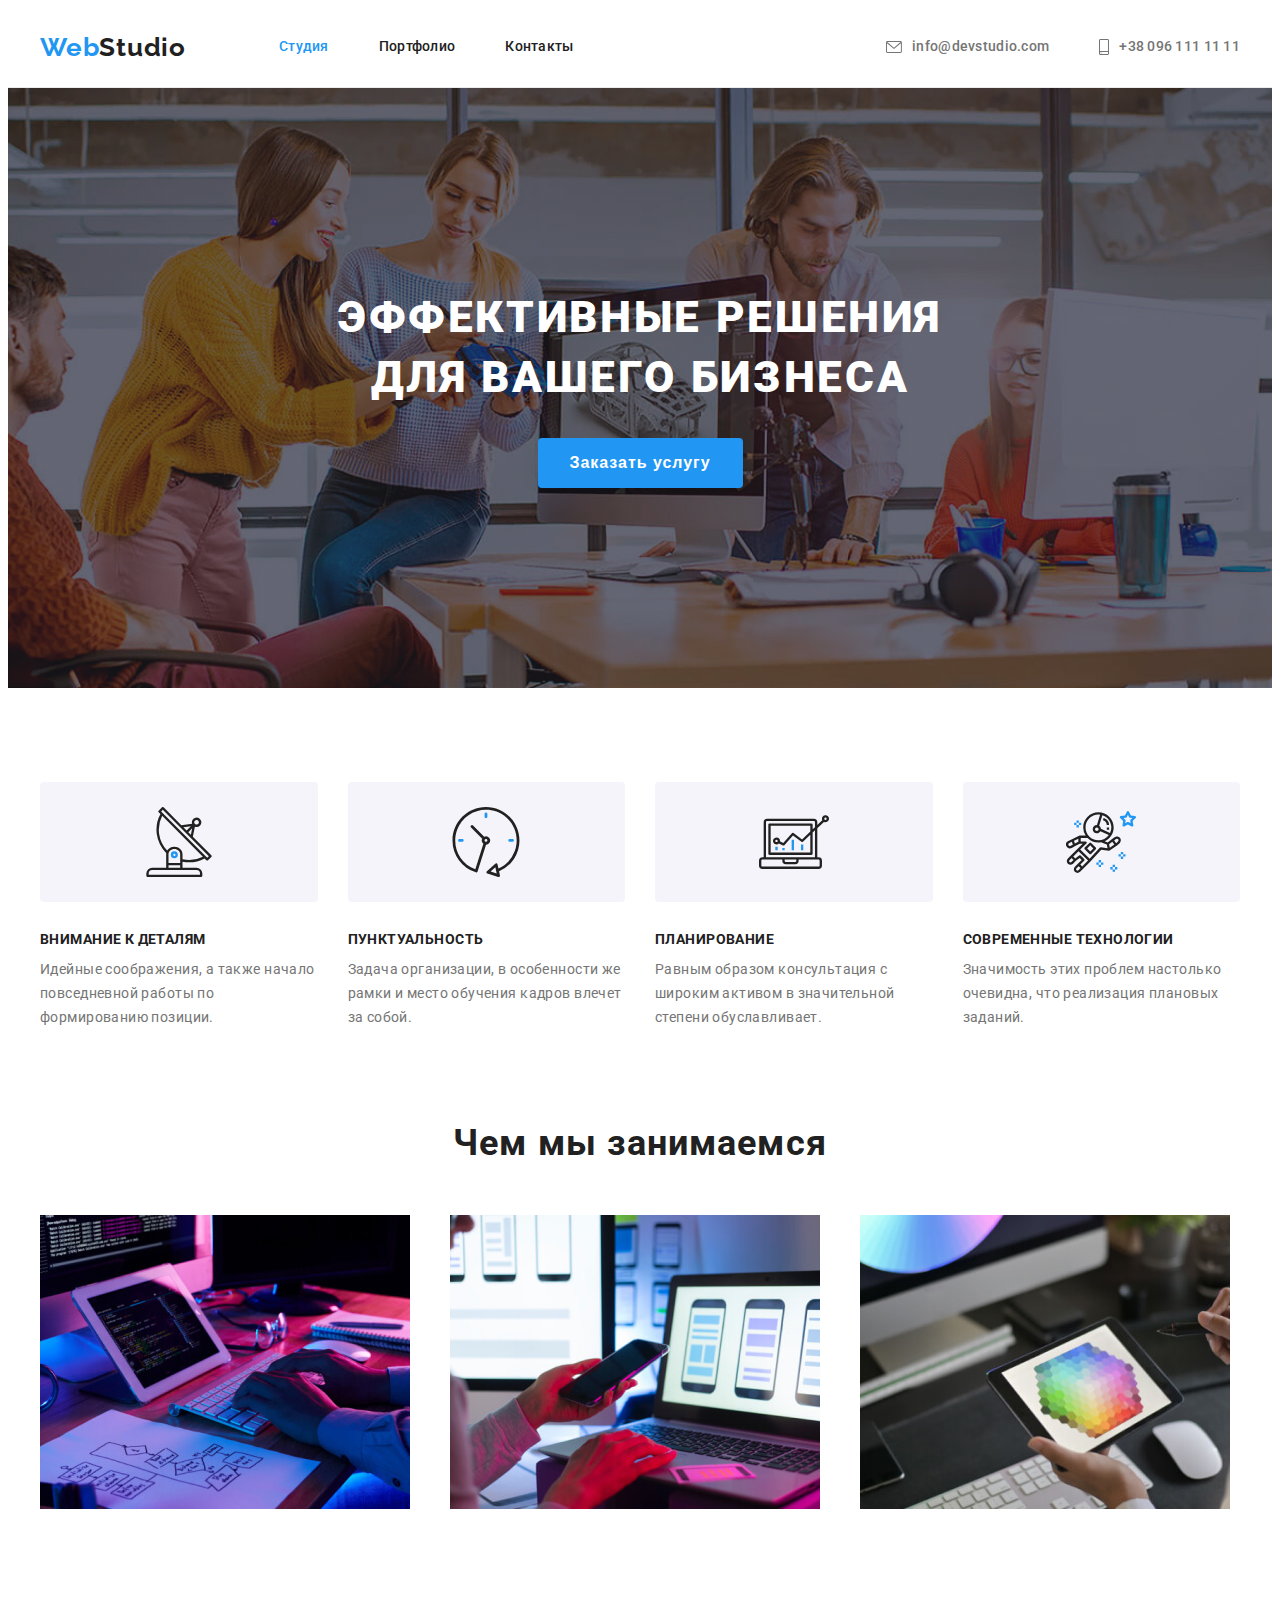
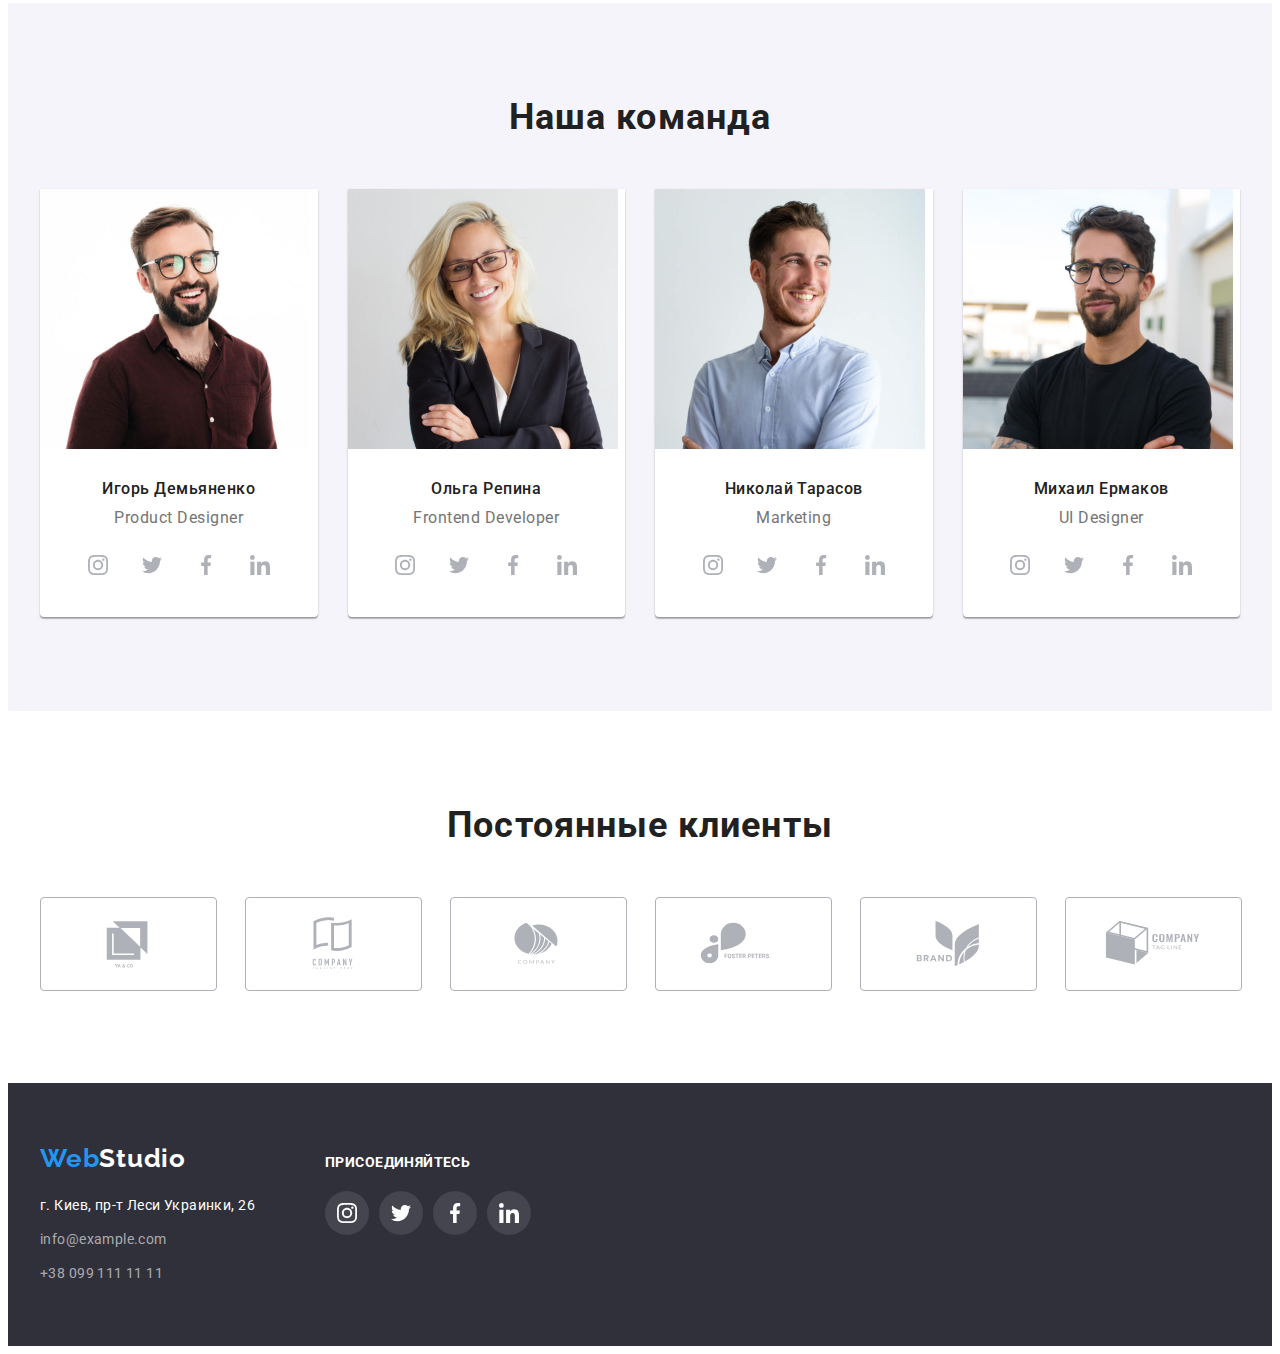
==== index.html @ 2819d321 "copy hw-04" ====
<!DOCTYPE html>
<html lang="ru">
  <head>
    <meta charset="UTF-8" />
    <meta http-equiv="X-UA-Compatible" content="IE=edge" />
    <meta name="viewport" content="width=device-width, initial-scale=1.0" />
    <link
      href="https://fonts.googleapis.com/css2?family=Raleway:wght@700&family=Roboto:wght@400;500;700;900&display=swap"
      rel="stylesheet"
    />
    <link
      rel="stylesheet"
      href="https://cdnjs.cloudflare.com/ajax/libs/modern-normalize/1.1.0/modern-normalize.min.css"
      integrity="sha512-wpPYUAdjBVSE4KJnH1VR1HeZfpl1ub8YT/NKx4PuQ5NmX2tKuGu6U/JRp5y+Y8XG2tV+wKQpNHVUX03MfMFn9Q=="
      crossorigin="anonymous"
      referrerpolicy="no-referrer"
    />
    <link rel="stylesheet" href="./css/styles.css" />
    <title>Главная</title>
  </head>
  <body>
    <header class="header-page">
      <div class="container header-content">
        <!--Logo-->
        <a href="./index.html" class="logo">Web<span class="logo-primary">Studio</span> </a>

        <!--Navigation-->
        <nav>
          <ul class="site-nav">
            <li class="nav-item">
              <a href="./index.html" class="link current link-nav">Студия</a>
            </li>
            <li class="nav-item"><a href="./portfolio.html" class="link link-nav">Портфолио</a></li>
            <li class="nav-item"><a href="" class="link link-nav">Контакты</a></li>
          </ul>
        </nav>

        <!--Contacts-->
        <ul class="header-contacts">
          <li class="header-contact">
            <a class="link header-contact-link" href="mailto:info@devstudio.com"
              ><svg class="contact-icon" width="16" height="12">
                <use href="./images/symbol-defs.svg#icon-envelope"></use></svg
              >info@devstudio.com</a
            >
          </li>
          <li class="header-contact">
            <a class="link header-contact-link" href="tel:+380961111111"
              ><svg class="contact-icon" width="10" height="16">
                <use href="./images/symbol-defs.svg#icon-smartphone"></use></svg
              >+38 096 111 11 11</a
            >
          </li>
        </ul>
      </div>
    </header>
    <main>
      <!--Hero-->
      <section class="hero">
        <div class="container hero-content">
          <h1 class="hero-title">Эффективные решения для вашего бизнеса</h1>
          <button class="hero-button" type="button">Заказать услугу</button>
        </div>
      </section>
      <!--Features-->
      <section class="section features">
        <div class="container">
          <h2 class="visually-hidden">Особенности</h2>
          <ul class="feature-list">
            <li class="feature-item">
              <div class="feature-wrap-icon">
                <svg class="feature-icon">
                  <use href="./images/symbol-defs.svg#icon-antenna"></use>
                </svg>
              </div>
              <h3 class="feature-title">Внимание к деталям</h3>
              <p class="feature-text">
                Идейные соображения, а также начало повседневной работы по формированию позиции.
              </p>
            </li>
            <li class="feature-item">
              <div class="feature-wrap-icon">
                <svg class="feature-icon">
                  <use href="./images/symbol-defs.svg#icon-clock"></use>
                </svg>
              </div>
              <h3 class="feature-title">Пунктуальность</h3>
              <p class="feature-text">
                Задача организации, в особенности же рамки и место обучения кадров влечет за собой.
              </p>
            </li>
            <li class="feature-item">
              <div class="feature-wrap-icon">
                <svg class="feature-icon">
                  <use href="./images/symbol-defs.svg#icon-diagram"></use>
                </svg>
              </div>
              <h3 class="feature-title">Планирование</h3>
              <p class="feature-text">
                Равным образом консультация с широким активом в значительной степени обуславливает.
              </p>
            </li>
            <li class="feature-item">
              <div class="feature-wrap-icon">
                <svg class="feature-icon">
                  <use href="./images/symbol-defs.svg#icon-astronaut"></use>
                </svg>
              </div>
              <h3 class="feature-title">Современные технологии</h3>
              <p class="feature-text">
                Значимость этих проблем настолько очевидна, что реализация плановых заданий.
              </p>
            </li>
          </ul>
        </div>
      </section>
      <!--What are we doing-->
      <section class="section">
        <div class="container">
          <h2 class="section-title">Чем мы занимаемся</h2>
          <ul class="example-list">
            <li class="example-item">
              <img src="./images/examples/coding.jpg" alt="Программирование" width="370" />
            </li>
            <li class="example-item">
              <img src="./images/examples/adaptive.jpg" alt="Адаптивная верстка" width="370" />
            </li>
            <li class="example-item">
              <img src="./images/examples/design.jpg" alt="Дизайн" width="370" />
            </li>
          </ul>
        </div>
      </section>
      <!--our team-->
      <section class="team section">
        <div class="container">
          <h2 class="section-title">Наша команда</h2>
          <ul class="team-list">
            <li class="team-item">
              <img
                class="team-img"
                src="./images/team/igor.jpg"
                alt="Игорь Демьяненко"
                width="270"
              />
              <div class="team-content">
                <h3 class="team-title">Игорь Демьяненко</h3>
                <p class="team-text">Product Designer</p>
                <ul class="social-list">
                  <li class="social-item">
                    <a
                      href=""
                      class="link social-link"
                      target="_blank"
                      rel="noopener noreferrer nofollow"
                      aria-label="instagram"
                      ><svg class="social-icon">
                        <use href="./images/symbol-defs.svg#icon-instagram"></use></svg
                    ></a>
                  </li>
                  <li class="social-item">
                    <a
                      href=""
                      class="link social-link"
                      target="_blank"
                      rel="noopener noreferrer nofollow"
                      aria-label="twitter"
                      ><svg class="social-icon">
                        <use href="./images/symbol-defs.svg#icon-twitter"></use></svg
                    ></a>
                  </li>
                  <li class="social-item">
                    <a
                      href=""
                      class="link social-link"
                      target="_blank"
                      rel="noopener noreferrer nofollow"
                      aria-label="facebook"
                      ><svg class="social-icon">
                        <use href="./images/symbol-defs.svg#icon-facebook"></use></svg
                    ></a>
                  </li>
                  <li class="social-item">
                    <a
                      href=""
                      class="link social-link"
                      target="_blank"
                      rel="noopener noreferrer nofollow"
                      aria-label="linkedin"
                      ><svg class="social-icon">
                        <use href="./images/symbol-defs.svg#icon-linkedin"></use></svg
                    ></a>
                  </li>
                </ul>
              </div>
            </li>
            <li class="team-item">
              <img class="team-img" src="./images/team/olga.jpg" alt="Ольга Репина" width="270" />
              <div class="team-content">
                <h3 class="team-title">Ольга Репина</h3>
                <p class="team-text">Frontend Developer</p>
                <ul class="social-list">
                  <li class="social-item">
                    <a
                      href=""
                      class="link social-link"
                      target="_blank"
                      rel="noopener noreferrer nofollow"
                      aria-label="instagram"
                      ><svg class="social-icon">
                        <use href="./images/symbol-defs.svg#icon-instagram"></use></svg
                    ></a>
                  </li>
                  <li class="social-item">
                    <a
                      href=""
                      class="link social-link"
                      target="_blank"
                      rel="noopener noreferrer nofollow"
                      aria-label="twitter"
                      ><svg class="social-icon">
                        <use href="./images/symbol-defs.svg#icon-twitter"></use></svg
                    ></a>
                  </li>
                  <li class="social-item">
                    <a
                      href=""
                      class="link social-link"
                      target="_blank"
                      rel="noopener noreferrer nofollow"
                      aria-label="facebook"
                      ><svg class="social-icon">
                        <use href="./images/symbol-defs.svg#icon-facebook"></use></svg
                    ></a>
                  </li>
                  <li class="social-item">
                    <a
                      href=""
                      class="link social-link"
                      target="_blank"
                      rel="noopener noreferrer nofollow"
                      aria-label="linkedin"
                      ><svg class="social-icon">
                        <use href="./images/symbol-defs.svg#icon-linkedin"></use></svg
                    ></a>
                  </li>
                </ul>
              </div>
            </li>
            <li class="team-item">
              <img
                class="team-img"
                src="./images/team/nikolay.jpg"
                alt="Николай Тарасов"
                width="270"
              />
              <div class="team-content">
                <h3 class="team-title">Николай Тарасов</h3>
                <p class="team-text">Marketing</p>
                <ul class="social-list">
                  <li class="social-item">
                    <a
                      href=""
                      class="link social-link"
                      target="_blank"
                      rel="noopener noreferrer nofollow"
                      aria-label="instagram"
                      ><svg class="social-icon">
                        <use href="./images/symbol-defs.svg#icon-instagram"></use></svg
                    ></a>
                  </li>
                  <li class="social-item">
                    <a
                      href=""
                      class="link social-link"
                      target="_blank"
                      rel="noopener noreferrer nofollow"
                      aria-label="twitter"
                      ><svg class="social-icon">
                        <use href="./images/symbol-defs.svg#icon-twitter"></use></svg
                    ></a>
                  </li>
                  <li class="social-item">
                    <a
                      href=""
                      class="link social-link"
                      target="_blank"
                      rel="noopener noreferrer nofollow"
                      aria-label="facebook"
                      ><svg class="social-icon">
                        <use href="./images/symbol-defs.svg#icon-facebook"></use></svg
                    ></a>
                  </li>
                  <li class="social-item">
                    <a
                      href=""
                      class="link social-link"
                      target="_blank"
                      rel="noopener noreferrer nofollow"
                      aria-label="linkedin"
                      ><svg class="social-icon">
                        <use href="./images/symbol-defs.svg#icon-linkedin"></use></svg
                    ></a>
                  </li>
                </ul>
              </div>
            </li>
            <li class="team-item">
              <img class="team-img" src="./images/team/miha.jpg" alt="Михаил Ермаков" width="270" />
              <div class="team-content">
                <h3 class="team-title">Михаил Ермаков</h3>
                <p class="team-text">UI Designer</p>
                <ul class="social-list">
                  <li class="social-item">
                    <a
                      href=""
                      class="link social-link"
                      target="_blank"
                      rel="noopener noreferrer nofollow"
                      aria-label="instagram"
                      ><svg class="social-icon">
                        <use href="./images/symbol-defs.svg#icon-instagram"></use></svg
                    ></a>
                  </li>
                  <li class="social-item">
                    <a
                      href=""
                      class="link social-link"
                      target="_blank"
                      rel="noopener noreferrer nofollow"
                      aria-label="twitter"
                      ><svg class="social-icon">
                        <use href="./images/symbol-defs.svg#icon-twitter"></use></svg
                    ></a>
                  </li>
                  <li class="social-item">
                    <a
                      href=""
                      class="link social-link"
                      target="_blank"
                      rel="noopener noreferrer nofollow"
                      aria-label="facebook"
                      ><svg class="social-icon">
                        <use href="./images/symbol-defs.svg#icon-facebook"></use></svg
                    ></a>
                  </li>
                  <li class="social-item">
                    <a
                      href=""
                      class="link social-link"
                      target="_blank"
                      rel="noopener noreferrer nofollow"
                      aria-label="linkedin"
                      ><svg class="social-icon">
                        <use href="./images/symbol-defs.svg#icon-linkedin"></use></svg
                    ></a>
                  </li>
                </ul>
              </div>
            </li>
          </ul>
        </div>
      </section>
      <!-- Our clients -->
      <section class="section">
        <div class="container">
          <h2 class="section-title">Постоянные клиенты</h2>
          <ul class="clients">
            <li class="client">
              <a href="" class="link client-link" target="_blank" rel="noopener noreferrer nofollow"
                ><svg class="client-icon">
                  <use href="./images/symbol-defs.svg#icon-company-1"></use></svg
              ></a>
            </li>
            <li class="client">
              <a href="" class="link client-link" target="_blank" rel="noopener noreferrer nofollow"
                ><svg class="client-icon">
                  <use href="./images/symbol-defs.svg#icon-company-2"></use></svg
              ></a>
            </li>
            <li class="client">
              <a href="" class="link client-link" target="_blank" rel="noopener noreferrer nofollow"
                ><svg class="client-icon">
                  <use href="./images/symbol-defs.svg#icon-company-3"></use></svg
              ></a>
            </li>
            <li class="client">
              <a href="" class="link client-link" target="_blank" rel="noopener noreferrer nofollow"
                ><svg class="client-icon">
                  <use href="./images/symbol-defs.svg#icon-company-4"></use></svg
              ></a>
            </li>
            <li class="client">
              <a href="" class="link client-link" target="_blank" rel="noopener noreferrer nofollow"
                ><svg class="client-icon">
                  <use href="./images/symbol-defs.svg#icon-company-5"></use></svg
              ></a>
            </li>
            <li class="client">
              <a href="" class="link client-link" target="_blank" rel="noopener noreferrer nofollow"
                ><svg class="client-icon">
                  <use href="./images/symbol-defs.svg#icon-company-6"></use></svg
              ></a>
            </li>
          </ul>
        </div>
      </section>
    </main>
    <footer class="footer-page">
      <div class="container footer-container">
        <div class="address-wrap">
          <a class="logo logo-footer" href="./index.html"
            >Web<span class="logo-secondary">Studio</span></a
          >
          <address>
            <ul class="contact-list">
              <li class="contact-item">
                <a
                  class="footer-address"
                  target="_blank"
                  rel="noopener noreferrer nofollow"
                  href="https://goo.gl/maps/fvT6WCYQJmj6T4Yx8"
                  >г. Киев, пр-т Леси Украинки, 26</a
                >
              </li>
              <li class="contact-item">
                <a class="footer-contact" href="mailto:info@example.com">info@example.com</a>
              </li>
              <li class="contact-item">
                <a class="footer-contact" href="tel:+380991111111">+38 099 111 11 11</a>
              </li>
            </ul>
          </address>
        </div>
        <div>
          <h2 class="title-social">присоединяйтесь</h2>
          <ul class="footer-social">
            <li>
              <a
                href=""
                class="link social-link footer-social-link"
                target="_blank"
                rel="noopener noreferrer nofollow"
                aria-label="instagram"
                ><svg class="social-icon footer-social-icon">
                  <use href="./images/symbol-defs.svg#icon-instagram"></use></svg
              ></a>
            </li>
            <li>
              <a
                href=""
                class="link social-link footer-social-link"
                target="_blank"
                rel="noopener noreferrer nofollow"
                aria-label="twitter"
                ><svg class="social-icon footer-social-icon">
                  <use href="./images/symbol-defs.svg#icon-twitter"></use></svg
              ></a>
            </li>
            <li>
              <a
                href=""
                class="link social-link footer-social-link"
                target="_blank"
                rel="noopener noreferrer nofollow"
                aria-label="facebook"
                ><svg class="social-icon footer-social-icon">
                  <use href="./images/symbol-defs.svg#icon-facebook"></use></svg
              ></a>
            </li>
            <li>
              <a
                href=""
                class="link social-link footer-social-link"
                target="_blank"
                rel="noopener noreferrer nofollow"
                aria-label="linkedin"
                ><svg class="social-icon footer-social-icon">
                  <use href="./images/symbol-defs.svg#icon-linkedin"></use></svg
              ></a>
            </li>
          </ul>
        </div>
      </div>
    </footer>
  </body>
</html>
---- css/styles.css ----
:root {
  --secondary-text-color: #ffffff;
  --primary-text-color: #212121;
  --tertiary-text-color: #757575;
  --hover-text-color: #2196f3;
  --primary-bg-color: #ffffff;
  --secondary-bg-color: #2f303a;
  --tertiary-bg-color: #f5f4fa;
  --hover-bg-color: #188ce8;
  --logo-primary-color: #000000;
  --icon-color: #afb1b8;
}

body {
  font-family: 'Roboto', sans-serif;
  font-size: 14px;
  color: var(--primary-text-color);
}

p,
h1,
h2,
h3,
h4,
h5,
h6 {
  margin: 0;
}

ul {
  margin: 0;
  padding-left: 0;
  list-style: none;
}

img {
  display: block;
  max-width: 100%;
  height: auto;
}

.container {
  max-width: 1200px;
  padding-left: 15px;
  padding-right: 15px;
  margin-left: auto;
  margin-right: auto;
}

.link {
  text-decoration: none;
  font-weight: 500;
  line-height: 1.14;
  letter-spacing: 0.02em;
  color: var(--primary-text-color);
}

.link:hover,
.link:focus {
  color: var(--hover-text-color);
}

.current {
  color: var(--hover-text-color);
}

.visually-hidden {
  position: absolute;
  white-space: nowrap;
  width: 1px;
  height: 1px;
  overflow: hidden;
  border: 0;
  padding: 0;
  clip: rect(0 0 0 0);
  clip-path: inset(50%);
  margin: -1px;
}

/* HOME */
/* -----------------HEADER---------------------- */
.header-page {
  border-bottom: 1px solid #ececec;
}
.header-content {
  display: flex;
  align-items: center;
}
.logo {
  display: block;
  padding-top: 24px;
  padding-bottom: 24px;
  margin-right: 93px;

  font-family: 'Raleway', sans-serif;
  font-weight: 700;
  font-size: 26px;
  line-height: 1.19;
  text-decoration: none;
  letter-spacing: 0.03em;
  color: var(--hover-text-color);
}

.logo-primary {
  color: var(--primary-text-color);
}

.site-nav {
  display: flex;
  column-gap: 50px;
}

.link-nav {
  display: block;
  padding-top: 24px;
  padding-bottom: 24px;
}

.header-contacts {
  display: flex;
  margin-left: auto;
  column-gap: 50px;
}

.header-contact-link {
  display: flex;
  justify-content: center;
  align-items: center;
  gap: 10px;
  padding-top: 24px;
  padding-bottom: 24px;
  color: var(--tertiary-text-color);
}

.contact-icon {
  fill: currentColor;
}

/* -----------------MAIN-------------------------- */
.section {
  padding-top: 94px;
  padding-bottom: 94px;
}

.section-title {
  margin-bottom: 50px;
  font-size: 36px;
  line-height: 1.16;
  text-align: center;
  letter-spacing: 0.03em;
}

/* HERO */
.hero {
  max-width: 1600px;
  margin: 0 auto;
  padding: 200px 0;
  background-color: var(--secondary-bg-color);
  background-image: linear-gradient(rgba(47, 48, 58, 0.4), rgba(47, 48, 58, 0.4)),
    url(../images/bg-hero.png);
  background-repeat: no-repeat;
  background-size: cover;
  background-position: center;
}
.hero-title {
  margin-left: auto;
  margin-right: auto;
  margin-bottom: 30px;
  max-width: 696px;

  font-weight: 900;
  font-size: 44px;
  line-height: 1.36;
  text-align: center;
  letter-spacing: 0.06em;
  text-transform: uppercase;
  color: var(--secondary-text-color);
}

.hero-button {
  display: block;
  margin-left: auto;
  margin-right: auto;
  padding: 10px 32px;
  border-radius: 4px;
  box-shadow: 0px 4px 4px rgba(0, 0, 0, 0.15);
  border: none;

  font-weight: 700;
  font-size: 16px;
  line-height: 1.88;
  text-align: center;
  letter-spacing: 0.06em;
  color: var(--secondary-text-color);
  cursor: pointer;

  background-color: var(--hover-text-color);
}

.hero-button:focus,
.hero-button:hover {
  background-color: var(--hover-bg-color);
}

/*Features*/

.features {
  padding-bottom: 0;
}

.feature-list {
  display: flex;
  gap: 30px;
  flex-wrap: wrap;
}

.feature-item {
  width: calc((100% - 90px) / 4);
}

.feature-wrap-icon {
  display: flex;
  justify-content: center;
  align-items: center;
  height: 120px;
  margin-bottom: 30px;
  background: var(--tertiary-bg-color);
  border-radius: 4px;
}

.feature-icon {
  width: 70px;
  height: 70px;
}
.feature-title {
  margin-bottom: 10px;

  line-height: 1.14;
  font-size: 14px;
  letter-spacing: 0.03em;
  text-transform: uppercase;
}

.feature-text {
  line-height: 1.71;
  letter-spacing: 0.03em;
  color: var(--tertiary-text-color);
}

/* -----------------What are we doing---------------------- */

.example-list {
  display: flex;
  gap: 30px;
  flex-wrap: wrap;
}

.example-item {
  width: calc((100% - 60px) / 3);
}

/* -----------------Team---------------------- */
.team {
  background-color: var(--tertiary-bg-color);
}

.team-list {
  display: flex;
  flex-wrap: wrap;
  gap: 30px;
}

.team-item {
  width: calc((100% - 90px) / 4);
  box-shadow: 0px 1px 3px rgba(0, 0, 0, 0.12), 0px 1px 1px rgba(0, 0, 0, 0.14),
    0px 2px 1px rgba(0, 0, 0, 0.2);
  border-radius: 0px 0px 4px 4px;

  background-color: var(--primary-bg-color);
}
.team-content {
  padding: 30px 0;
}

.team-title {
  margin-bottom: 10px;

  font-weight: 500;
  font-size: 16px;
  line-height: 1.19;
  letter-spacing: 0.03em;
  text-align: center;
}

.team-text {
  margin-bottom: 16px;
  font-size: 16px;
  line-height: 1.19;
  text-align: center;
  letter-spacing: 0.03em;
  color: var(--tertiary-text-color);
}

.social-list {
  display: flex;
  justify-content: center;
  align-items: center;
  gap: 10px;
}

.social-link {
  display: flex;
  justify-content: center;
  align-items: center;
  width: 44px;
  height: 44px;
  border-radius: 50%;
  color: var(--icon-color);
}

.social-link:hover,
.social-link:focus {
  background-color: var(--hover-text-color);
  color: var(--primary-bg-color);
}

.social-icon {
  width: 20px;
  height: 20px;
  fill: currentColor;
}

/* Our clients */
.clients {
  display: flex;
  gap: 30px;
}

.client {
  height: 92px;
  width: calc((100% - 150px) / 6);
}
.client-link {
  width: 100%;
  height: 100%;
  display: flex;
  align-items: center;
  justify-content: center;

  border: 1px solid var(--icon-color);
  border-radius: 4px;
  color: var(--icon-color);
}

.client-link:hover,
.client-link:focus {
  border-color: var(--hover-text-color);
}

.client-icon {
  width: 106px;
  height: 60px;

  fill: currentColor;
}
/* -----------------Footer---------------------- */
.footer-page {
  padding-top: 60px;
  padding-bottom: 60px;

  background-color: var(--secondary-bg-color);
}
.footer-container {
  display: flex;
  align-items: baseline;
}

.address-wrap {
  margin-right: 70px;
}
.logo-footer {
  padding: 0;
  margin-bottom: 20px;
  margin-right: 0;
}
.logo-secondary {
  color: var(--secondary-text-color);
}

.contact-item:not(:last-child) {
  margin-bottom: 10px;
}

.footer-address {
  text-decoration: none;
  font-style: normal;
  line-height: 1.71;
  letter-spacing: 0.03em;
  color: var(--secondary-text-color);
}

.footer-contact {
  text-decoration: none;
  font-style: normal;
  line-height: 1.71;
  letter-spacing: 0.03em;
  color: rgba(255, 255, 255, 0.6);
}
.footer-address:hover,
.footer-address:focus,
.footer-contact:hover,
.footer-contact:focus {
  color: var(--hover-text-color);
}

.title-social {
  margin-bottom: 20px;
  color: var(--primary-bg-color);
  text-transform: uppercase;
  font-size: 14px;
  line-height: 1.14;
  letter-spacing: 0.03em;
}

.footer-social {
  gap: 10px;
  display: flex;
}

.footer-social-link {
  background-color: rgba(255, 255, 255, 0.1);
  color: var(--primary-bg-color);
}
.footer-social-link:focus,
.footer-social-link:hover {
  background-color: var(--hover-text-color);
}

.footer-social-icon {
  fill: currentColor;
}

/* PORTFOLIO */

.filter-list {
  display: flex;
  margin-bottom: 50px;
  justify-content: center;
}

.filter-item:not(:last-child) {
  margin-right: 8px;
}

.filter-btn {
  display: block;
  padding: 6px 22px;
  border-radius: 4px;
  border: none;

  font-family: inherit;
  font-weight: 500;
  font-size: 16px;
  line-height: 1.62;
  text-align: center;
  letter-spacing: 0.03em;
  color: var(--primary-text-color);
  cursor: pointer;

  background-color: var(--tertiary-bg-color);
}

.filter-btn:focus,
.filter-btn:hover {
  color: var(--secondary-text-color);
  background-color: var(--hover-text-color);
  box-shadow: 0px 3px 1px rgba(0, 0, 0, 0.1), 0px 1px 2px rgba(0, 0, 0, 0.08),
    0px 2px 2px rgba(0, 0, 0, 0.12);
}

.portfolio-list {
  display: flex;
  flex-wrap: wrap;
  gap: 30px;
}

.portfolio-item {
  width: calc((100% - 60px) / 3);
}

.link-portfolio {
  display: block;
  text-decoration: none;
}

.link-portfolio:hover,
.link-portfolio:focus {
  box-shadow: 0px 1px 1px rgba(0, 0, 0, 0.12), 0px 4px 4px rgba(0, 0, 0, 0.06),
    1px 4px 6px rgba(0, 0, 0, 0.16);
}

.portfolio-content {
  padding: 20px 24px;
  border-left: 1px solid #eeeeee;
  border-right: 1px solid #eeeeee;
  border-bottom: 1px solid #eeeeee;
}

.portfolio-title {
  margin-bottom: 4px;
  font-size: 18px;
  line-height: 2;
  letter-spacing: 0.06em;
  color: var(--primary-text-color);
}

.portfolio-text {
  font-size: 16px;
  line-height: 1.88;
  letter-spacing: 0.03em;
  color: var(--tertiary-text-color);
}
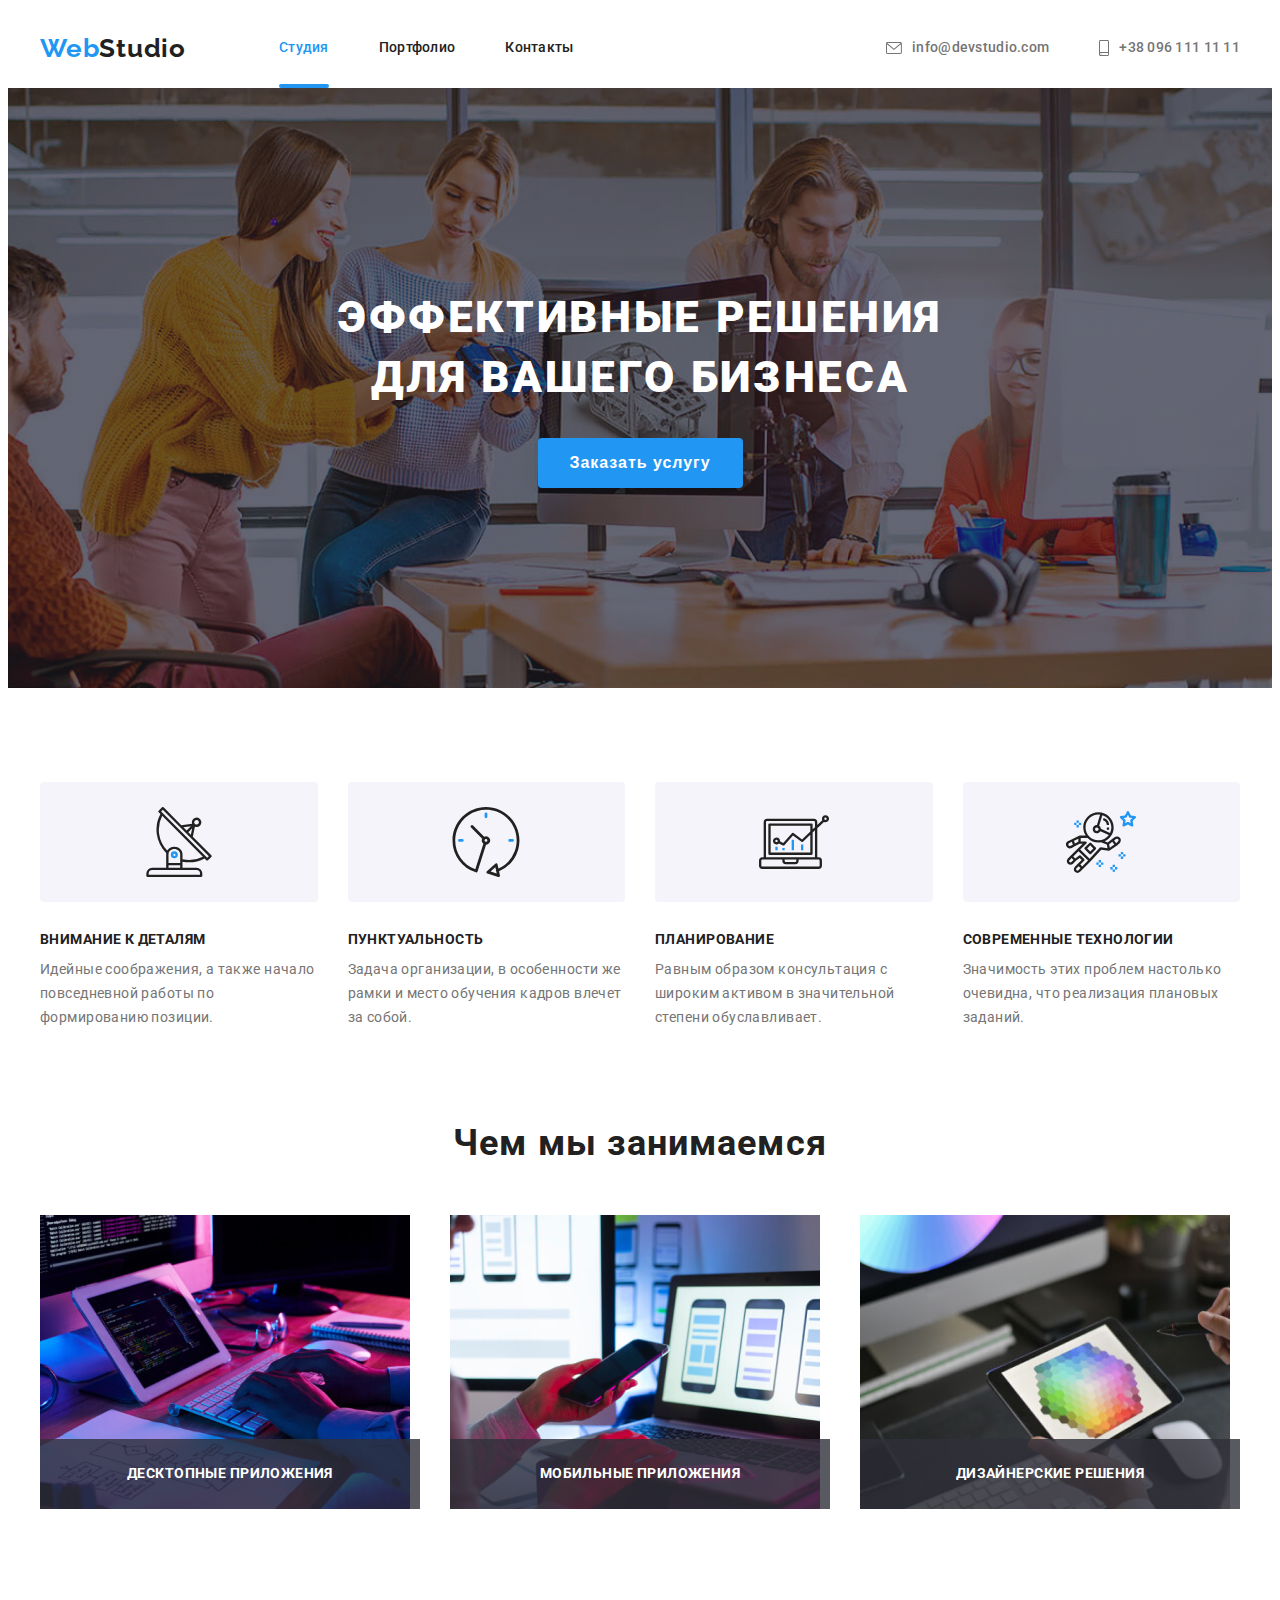
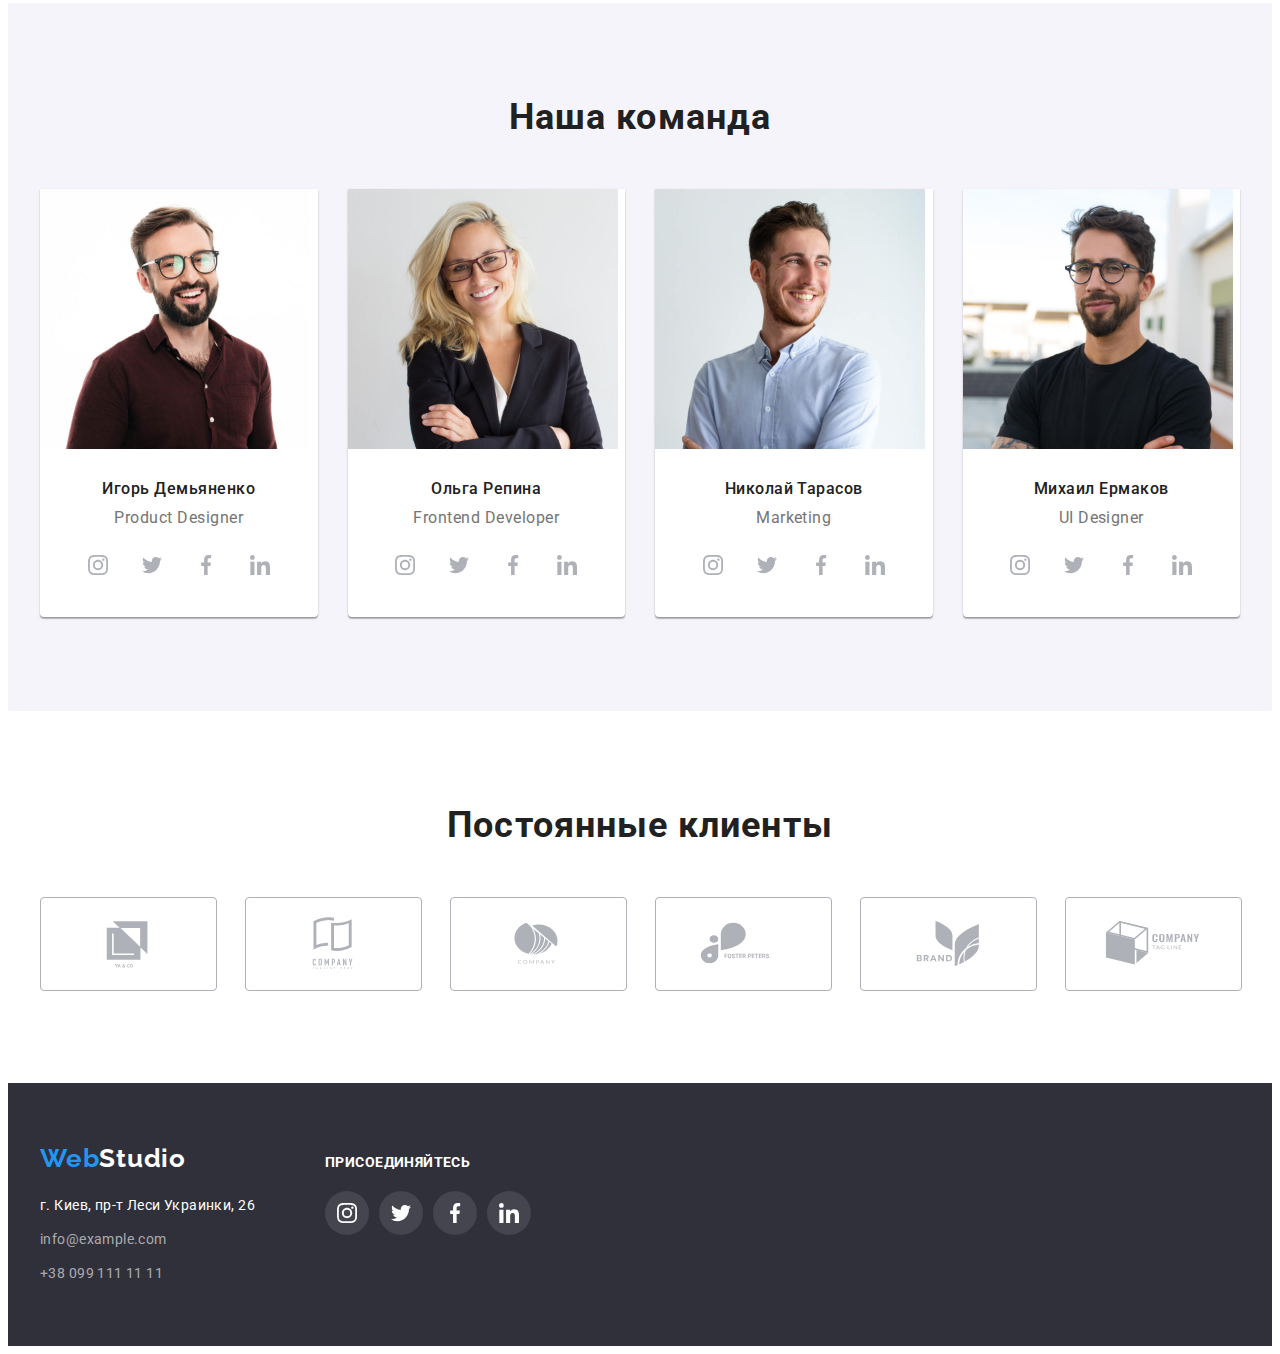
==== commit 83ba499d: "add animation" ====
--- a/index.html
+++ b/index.html
@@ -19,7 +19,7 @@
     <title>Главная</title>
   </head>
   <body>
-    <header class="header-page">
+    <header>
       <div class="container header-content">
         <!--Logo-->
         <a href="./index.html" class="logo">Web<span class="logo-primary">Studio</span> </a>
@@ -59,7 +59,7 @@
       <section class="hero">
         <div class="container hero-content">
           <h1 class="hero-title">Эффективные решения для вашего бизнеса</h1>
-          <button class="hero-button" type="button">Заказать услугу</button>
+          <button class="hero-button" type="button" data-modal-open>Заказать услугу</button>
         </div>
       </section>
       <!--Features-->
@@ -120,13 +120,16 @@
           <h2 class="section-title">Чем мы занимаемся</h2>
           <ul class="example-list">
             <li class="example-item">
-              <img src="./images/examples/coding.jpg" alt="Программирование" width="370" />
+              <img src="./images/examples/coding.jpg" alt="Десктопные приложения" width="370" />
+              <h3 class="example-title">Десктопные приложения</h3>
             </li>
             <li class="example-item">
-              <img src="./images/examples/adaptive.jpg" alt="Адаптивная верстка" width="370" />
+              <img src="./images/examples/adaptive.jpg" alt="Мобильные приложения" width="370" />
+              <h3 class="example-title">Мобильные приложения</h3>
             </li>
             <li class="example-item">
-              <img src="./images/examples/design.jpg" alt="Дизайн" width="370" />
+              <img src="./images/examples/design.jpg" alt="Дизайнерские решения" width="370" />
+              <h3 class="example-title">Дизайнерские решения</h3>
             </li>
           </ul>
         </div>
@@ -483,5 +486,12 @@
         </div>
       </div>
     </footer>
+    <div data-modal class="backdrop is-hidden">
+  </body>
+      <div class="modal"><button data-modal-close class="modal-button" title="Закрыть" type="button"><svg class="modal-bnt-icon" width="18" height="18">
+                <use href="./images/symbol-defs.svg#icon-close"></use></svg
+              ></button></div>
+    </div>
+    <script src="./js/modal.js"></script>
   </body>
 </html>
--- a/css/styles.css
+++ b/css/styles.css
@@ -9,6 +9,9 @@
   --hover-bg-color: #188ce8;
   --logo-primary-color: #000000;
   --icon-color: #afb1b8;
+
+  --duration: 250ms;
+  --timing-function: cubic-bezier(0.4, 0, 0.2, 1);
 }
 
 body {
@@ -53,6 +56,8 @@
   line-height: 1.14;
   letter-spacing: 0.02em;
   color: var(--primary-text-color);
+
+  transition: color var(--duration) var(--timing-function);
 }
 
 .link:hover,
@@ -61,7 +66,20 @@
 }
 
 .current {
+  position: relative;
   color: var(--hover-text-color);
+}
+
+.current::after {
+  position: absolute;
+  content: '';
+  left: 0;
+  bottom: 0;
+  width: 100%;
+  height: 4px;
+
+  border-radius: 2px;
+  background-color: var(--hover-text-color);
 }
 
 .visually-hidden {
@@ -77,11 +95,71 @@
   margin: -1px;
 }
 
+/* Modal Window */
+.backdrop {
+  position: fixed;
+  width: 100%;
+  height: 100%;
+  top: 0;
+  left: 0;
+
+  background-color: rgba(0, 0, 0, 0.2);
+  transition: opacity var(--duration) var(--timing-function),
+    visibility var(--duration) var(--timing-function),
+    background-color var(--duration) var(--timing-function);
+}
+.backdrop.is-hidden .modal {
+  transform: translate(-50%, 100%) rotate(40deg) scale(0.1);
+  transform-origin: left top;
+}
+
+.modal {
+  position: absolute;
+  width: 528px;
+  min-height: 581px;
+  top: 50%;
+  left: 50%;
+  transform: translate(-50%, -50%) scale(1);
+  transform-origin: left top;
+
+  background-color: var(--secondary-text-color);
+  box-shadow: 0px 1px 3px rgba(0, 0, 0, 0.12), 0px 1px 1px rgba(0, 0, 0, 0.14),
+    0px 2px 1px rgba(0, 0, 0, 0.2);
+  border-radius: 4px;
+
+  transition: transform var(--duration) var(--timing-function);
+}
+.is-hidden {
+  visibility: hidden;
+  pointer-events: none;
+  opacity: 0;
+}
+
+.modal-button {
+  position: absolute;
+  top: 0;
+  right: 0;
+  padding: 0;
+  display: flex;
+  justify-content: center;
+  align-items: center;
+  width: 30px;
+  height: 30px;
+  margin-top: 8px;
+  margin-right: 8px;
+
+  border-radius: 50%;
+  border: 1px solid rgba(0, 0, 0, 0.1);
+  background-color: var(--secondary-text-color);
+  cursor: pointer;
+}
+
 /* HOME */
 /* -----------------HEADER---------------------- */
 .header-page {
   border-bottom: 1px solid #ececec;
 }
+
 .header-content {
   display: flex;
   align-items: center;
@@ -112,8 +190,8 @@
 
 .link-nav {
   display: block;
-  padding-top: 24px;
-  padding-bottom: 24px;
+  padding-top: 32px;
+  padding-bottom: 32px;
 }
 
 .header-contacts {
@@ -195,6 +273,7 @@
   cursor: pointer;
 
   background-color: var(--hover-text-color);
+  transition: background-color var(--duration) var(--timing-function);
 }
 
 .hero-button:focus,
@@ -256,7 +335,26 @@
 }
 
 .example-item {
+  position: relative;
   width: calc((100% - 60px) / 3);
+}
+
+.example-title {
+  position: absolute;
+  left: 0;
+  bottom: 0;
+  width: 100%;
+  text-align: center;
+  padding-top: 27px;
+  padding-bottom: 27px;
+
+  font-weight: 700;
+  font-size: 14px;
+  line-height: 1.14;
+  letter-spacing: 0.03em;
+  text-transform: uppercase;
+  color: var(--secondary-text-color);
+  background-color: rgba(47, 48, 58, 0.8);
 }
 
 /* -----------------Team---------------------- */
@@ -316,6 +414,8 @@
   height: 44px;
   border-radius: 50%;
   color: var(--icon-color);
+  transition: color var(--duration) var(--timing-function),
+    background-color var(--duration) var(--timing-function);
 }
 
 .social-link:hover,
@@ -350,6 +450,8 @@
   border: 1px solid var(--icon-color);
   border-radius: 4px;
   color: var(--icon-color);
+  transition: color var(--duration) var(--timing-function),
+    border-color var(--duration) var(--timing-function);
 }
 
 .client-link:hover,
@@ -397,6 +499,7 @@
   line-height: 1.71;
   letter-spacing: 0.03em;
   color: var(--secondary-text-color);
+  transition: color var(--duration) var(--timing-function);
 }
 
 .footer-contact {
@@ -405,9 +508,13 @@
   line-height: 1.71;
   letter-spacing: 0.03em;
   color: rgba(255, 255, 255, 0.6);
+  transition: color var(--duration) var(--timing-function);
 }
 .footer-address:hover,
-.footer-address:focus,
+.footer-address:focus {
+  color: var(--hover-text-color);
+}
+
 .footer-contact:hover,
 .footer-contact:focus {
   color: var(--hover-text-color);
@@ -468,6 +575,10 @@
   cursor: pointer;
 
   background-color: var(--tertiary-bg-color);
+
+  transition: color var(--duration) var(--timing-function),
+    background-color var(--duration) var(--timing-function),
+    box-shadow var(--duration) var(--timing-function);
 }
 
 .filter-btn:focus,
@@ -491,12 +602,45 @@
 .link-portfolio {
   display: block;
   text-decoration: none;
+
+  transition: box-shadow var(--duration) var(--timing-function);
 }
 
 .link-portfolio:hover,
 .link-portfolio:focus {
   box-shadow: 0px 1px 1px rgba(0, 0, 0, 0.12), 0px 4px 4px rgba(0, 0, 0, 0.06),
     1px 4px 6px rgba(0, 0, 0, 0.16);
+}
+
+.link-portfolio:focus .portfolio-text-overlay,
+.link-portfolio:hover .portfolio-text-overlay {
+  transform: translateY(0);
+}
+
+.portfolio-thumb {
+  position: relative;
+  overflow: hidden;
+}
+
+.portfolio-text-overlay {
+  position: absolute;
+  overflow: auto;
+  padding: 63px 24px;
+  width: 100%;
+  height: 100%;
+  top: 0;
+  left: 0;
+  transform: translateY(100%);
+
+  font-style: normal;
+  font-weight: 400;
+  font-size: 18px;
+  line-height: 1.56;
+  letter-spacing: 0.03em;
+  color: var(--secondary-text-color);
+  background-color: rgba(33, 150, 243, 0.9);
+
+  transition: transform var(--duration) var(--timing-function);
 }
 
 .portfolio-content {
